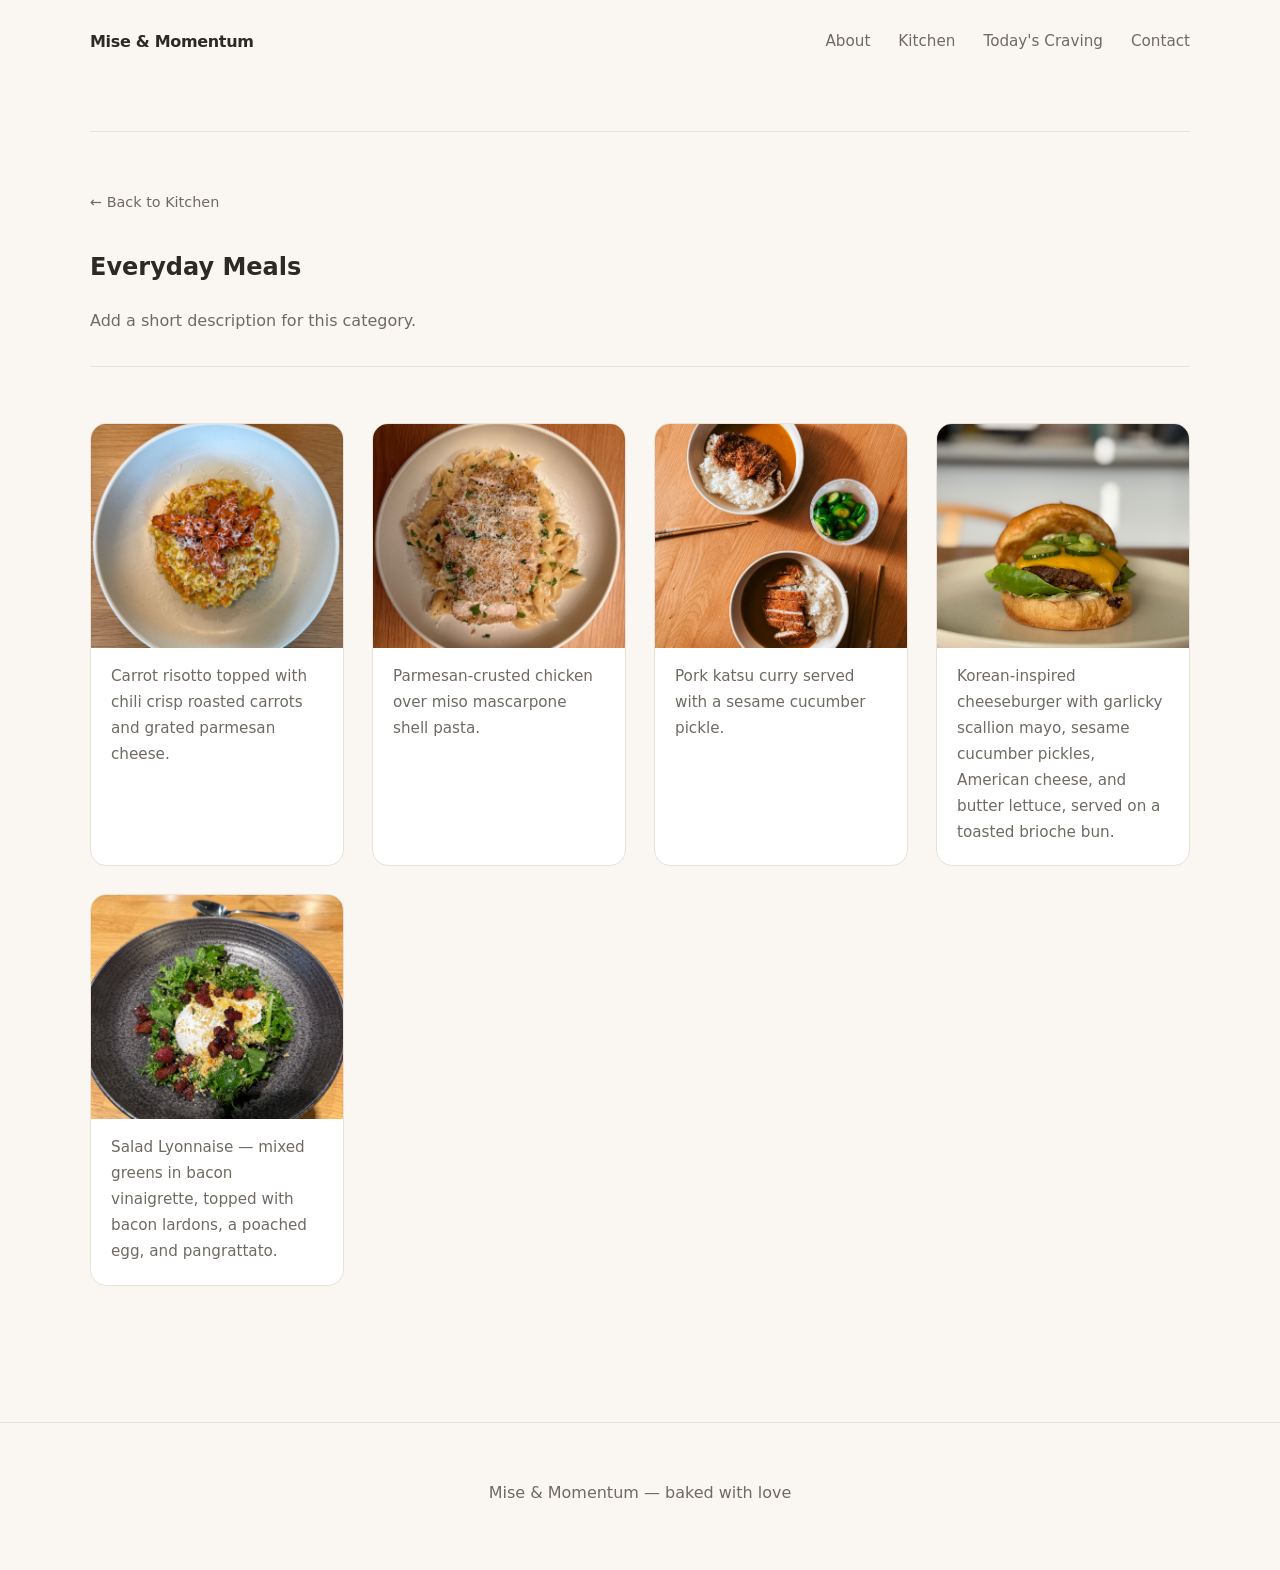
==== meals.html @ 0bd9ec75 "Updated with fodd images and descriptions" ====
<!DOCTYPE html>
<html lang="en">
  <head>
    <meta charset="UTF-8" />
    <meta name="viewport" content="width=device-width, initial-scale=1.0" />
    <meta
      name="description"
      content="Everyday meals from the Mise & Momentum kitchen."
    />
    <title>Everyday Meals — Mise &amp; Momentum</title>
    <link rel="stylesheet" href="css/styles.css" />
  </head>
  <body>
    <div class="container">
      <header>
        <nav>
          <a class="brand" href="index.html#home">Mise &amp; Momentum</a>
          <div class="nav-links">
            <a href="index.html#about">About</a>
            <details class="nav-dropdown">
              <summary>Kitchen</summary>
              <div class="nav-dropdown-menu">
                <a href="pastries.html">Pastries &amp; Desserts</a>
                <a href="pizza.html">Pizza</a>
                <a href="meals.html">Everyday Meals</a>
              </div>
            </details>
            <a href="index.html#weather">Today's Craving</a>
            <a href="index.html#contact">Contact</a>
          </div>
        </nav>
      </header>

      <main>
        <section class="section page-header">
          <a class="back-link" href="index.html#kitchen">&larr; Back to Kitchen</a>
          <h1>Everyday Meals</h1>
          <p>Add a short description for this category.</p>
        </section>

        <section class="section">
          <div class="grid grid-gallery">
            <figure class="gallery-item">
              <img src="images/Meal1.jpg" alt="Carrot risotto topped with chili crisp roasted carrots" />
              <figcaption>Carrot risotto topped with chili crisp roasted carrots and grated parmesan cheese.</figcaption>
            </figure>
            <figure class="gallery-item">
              <img src="images/Meal2.jpg" alt="Parmesan-crusted chicken over miso mascarpone shell pasta" />
              <figcaption>Parmesan-crusted chicken over miso mascarpone shell pasta.</figcaption>
            </figure>
            <figure class="gallery-item">
              <img src="images/Meal3.JPG" alt="Pork katsu curry with sesame cucumber pickle" />
              <figcaption>Pork katsu curry served with a sesame cucumber pickle.</figcaption>
            </figure>
            <figure class="gallery-item">
              <img src="images/Meal4.jpg" alt="Korean-inspired cheeseburger on a toasted brioche bun" />
              <figcaption>Korean-inspired cheeseburger with garlicky scallion mayo, sesame cucumber pickles, American cheese, and butter lettuce, served on a toasted brioche bun.</figcaption>
            </figure>
            <figure class="gallery-item">
              <img src="images/Meal5.jpg" alt="Salad Lyonnaise with poached egg and pangrattato" />
              <figcaption>Salad Lyonnaise &mdash; mixed greens in bacon vinaigrette, topped with bacon lardons, a poached egg, and pangrattato.</figcaption>
            </figure>
          </div>
        </section>
      </main>
    </div>

    <footer>
      <p>Mise &amp; Momentum — baked with love</p>
    </footer>
  </body>
</html>
---- css/styles.css ----
/* Mise & Momentum — Scandinavian-inspired kitchen journal styles */
:root {
  color-scheme: light;
  font-family: Inter, system-ui, -apple-system, BlinkMacSystemFont, "Segoe UI", sans-serif;
  background: #faf7f2;
  color: #2c2a27;
  --accent: #c1512f;
  --accent-soft: #f3e3da;
  --mustard: #e4b73f;
  --muted: #6f6a63;
  --border: #e8e2d8;
}

* {
  box-sizing: border-box;
}

body {
  margin: 0;
  min-height: 100vh;
  line-height: 1.7;
}

img {
  max-width: 100%;
  display: block;
}

.container {
  width: min(1100px, 100% - 2.5rem);
  margin: 0 auto;
}

header {
  padding: 1.75rem 0;
}

nav {
  display: flex;
  justify-content: space-between;
  gap: 1rem;
  align-items: center;
}

.brand {
  font-weight: 700;
  letter-spacing: -0.02em;
  color: #2c2a27;
  text-decoration: none;
}

.nav-links {
  display: flex;
  gap: 1.75rem;
  flex-wrap: wrap;
}

.nav-links a {
  color: var(--muted);
  text-decoration: none;
  font-size: 0.95rem;
}

.nav-links a:hover {
  color: var(--accent);
}

.nav-dropdown {
  position: relative;
}

.nav-dropdown summary {
  cursor: pointer;
  color: var(--muted);
  font-size: 0.95rem;
  list-style: none;
}

.nav-dropdown summary::-webkit-details-marker {
  display: none;
}

.nav-dropdown summary:hover,
.nav-dropdown[open] summary {
  color: var(--accent);
}

.nav-dropdown-menu {
  position: absolute;
  top: calc(100% + 0.5rem);
  left: 0;
  display: flex;
  flex-direction: column;
  gap: 0.15rem;
  background: #fff;
  border: 1px solid var(--border);
  border-radius: 0.75rem;
  padding: 0.4rem;
  min-width: 11rem;
  z-index: 10;
}

.nav-dropdown-menu a {
  padding: 0.45rem 0.6rem;
  border-radius: 0.5rem;
  white-space: nowrap;
}

.nav-dropdown-menu a:hover {
  background: var(--accent-soft);
}

main {
  padding: 3rem 0 5rem;
}

.hero {
  display: grid;
  gap: 1.25rem;
  padding: 4rem 0 3rem;
}

.eyebrow {
  text-transform: uppercase;
  letter-spacing: 0.12em;
  font-size: 0.8rem;
  font-weight: 600;
  color: var(--accent);
  margin: 0;
}

.hero h1 {
  font-size: clamp(2.5rem, 4vw, 3.75rem);
  margin: 0;
  line-height: 1.1;
  letter-spacing: -0.02em;
}

.hero p {
  max-width: 42rem;
  color: var(--muted);
}

.button-primary {
  display: inline-flex;
  align-items: center;
  justify-content: center;
  background: var(--accent);
  color: #fff8f3;
  border: none;
  border-radius: 9999px;
  padding: 0.95rem 1.9rem;
  text-decoration: none;
  margin-top: 1rem;
  font-weight: 600;
}

.button-primary:hover {
  background: #a8431f;
}

.section {
  padding: 3.5rem 0;
  border-top: 1px solid var(--border);
}

.section h2 {
  font-size: 1.85rem;
  margin-bottom: 1.25rem;
  letter-spacing: -0.01em;
}

.section p {
  color: var(--muted);
}

.grid {
  display: grid;
  gap: 1.75rem;
}

.grid-2 {
  grid-template-columns: repeat(2, minmax(0, 1fr));
}

.grid-3 {
  grid-template-columns: repeat(3, minmax(0, 1fr));
}

.card {
  background: #ffffff;
  border: 1px solid var(--border);
  border-radius: 1rem;
  padding: 1.75rem;
  display: block;
  color: inherit;
  text-decoration: none;
  transition: border-color 0.15s ease, transform 0.15s ease;
}

a.card:hover {
  border-color: var(--accent);
  transform: translateY(-2px);
}

.card h3 {
  margin-top: 0;
  margin-bottom: 0.6rem;
}

.card p {
  margin: 0;
  color: var(--muted);
}

.card-cta {
  display: inline-block;
  margin-top: 0.85rem;
  color: var(--accent);
  font-weight: 600;
  font-size: 0.9rem;
}

.photo-placeholder,
.card-photo {
  width: calc(100% + 3.5rem);
  height: 10rem;
  margin: -1.75rem -1.75rem 1.25rem;
  border-radius: 1rem 1rem 0 0;
}

.photo-placeholder {
  display: grid;
  place-items: center;
  background: var(--accent-soft);
  color: var(--accent);
  font-size: 0.85rem;
  font-weight: 600;
  letter-spacing: 0.02em;
}

.card-photo {
  display: block;
  object-fit: cover;
}

footer {
  padding: 2.5rem 0 3rem;
  color: var(--muted);
  text-align: center;
  border-top: 1px solid var(--border);
}

.weather-section {
  padding-top: 0;
  border-top: 0;
}

.weather-card {
  display: flex;
  align-items: center;
  gap: 1.5rem;
  max-width: 34rem;
  background: #fff;
}

.weather-icon {
  display: grid;
  place-items: center;
  flex: 0 0 4rem;
  width: 4rem;
  height: 4rem;
  border-radius: 50%;
  background: var(--accent-soft);
  font-size: 2rem;
  line-height: 1;
}

.weather-copy {
  min-width: 0;
}

.weather-label,
.weather-status {
  margin: 0;
  color: var(--muted);
  font-size: 0.9rem;
}

.weather-temperature {
  margin: 0.1rem 0;
  color: #2c2a27;
  font-size: 2rem;
  font-weight: 700;
  line-height: 1.2;
}

.weather-suggestion {
  margin: 0.5rem 0 0;
  font-size: 0.95rem;
}

.weather-suggestion a {
  color: var(--accent);
  font-weight: 600;
  text-decoration: none;
  border-bottom: 1px solid var(--mustard);
}

.weather-suggestion a:hover {
  color: #a8431f;
}

@media (max-width: 900px) {
  .grid-3 {
    grid-template-columns: repeat(2, minmax(0, 1fr));
  }
}

.page-header {
  padding-bottom: 1rem;
}

.back-link {
  display: inline-block;
  margin-bottom: 0.75rem;
  color: var(--muted);
  text-decoration: none;
  font-size: 0.9rem;
}

.back-link:hover {
  color: var(--accent);
}

.grid-gallery {
  grid-template-columns: repeat(auto-fit, minmax(14rem, 1fr));
}

.gallery-item {
  margin: 0;
  background: #fff;
  border: 1px solid var(--border);
  border-radius: 1rem;
  overflow: hidden;
}

.gallery-item img {
  width: 100%;
  height: 14rem;
  object-fit: cover;
  display: block;
}

.gallery-item figcaption {
  padding: 1rem 1.25rem 1.25rem;
  color: var(--muted);
  font-size: 0.95rem;
}

@media (max-width: 768px) {
  .hero {
    padding: 2.5rem 0 2rem;
  }

  .grid-2,
  .grid-3 {
    grid-template-columns: 1fr;
  }

  nav {
    flex-direction: column;
    align-items: flex-start;
  }

  .nav-dropdown-menu {
    position: static;
    border: none;
    padding: 0.25rem 0 0 1rem;
  }
}

@media (max-width: 480px) {
  .weather-card {
    align-items: flex-start;
    padding: 1.25rem;
  }
}
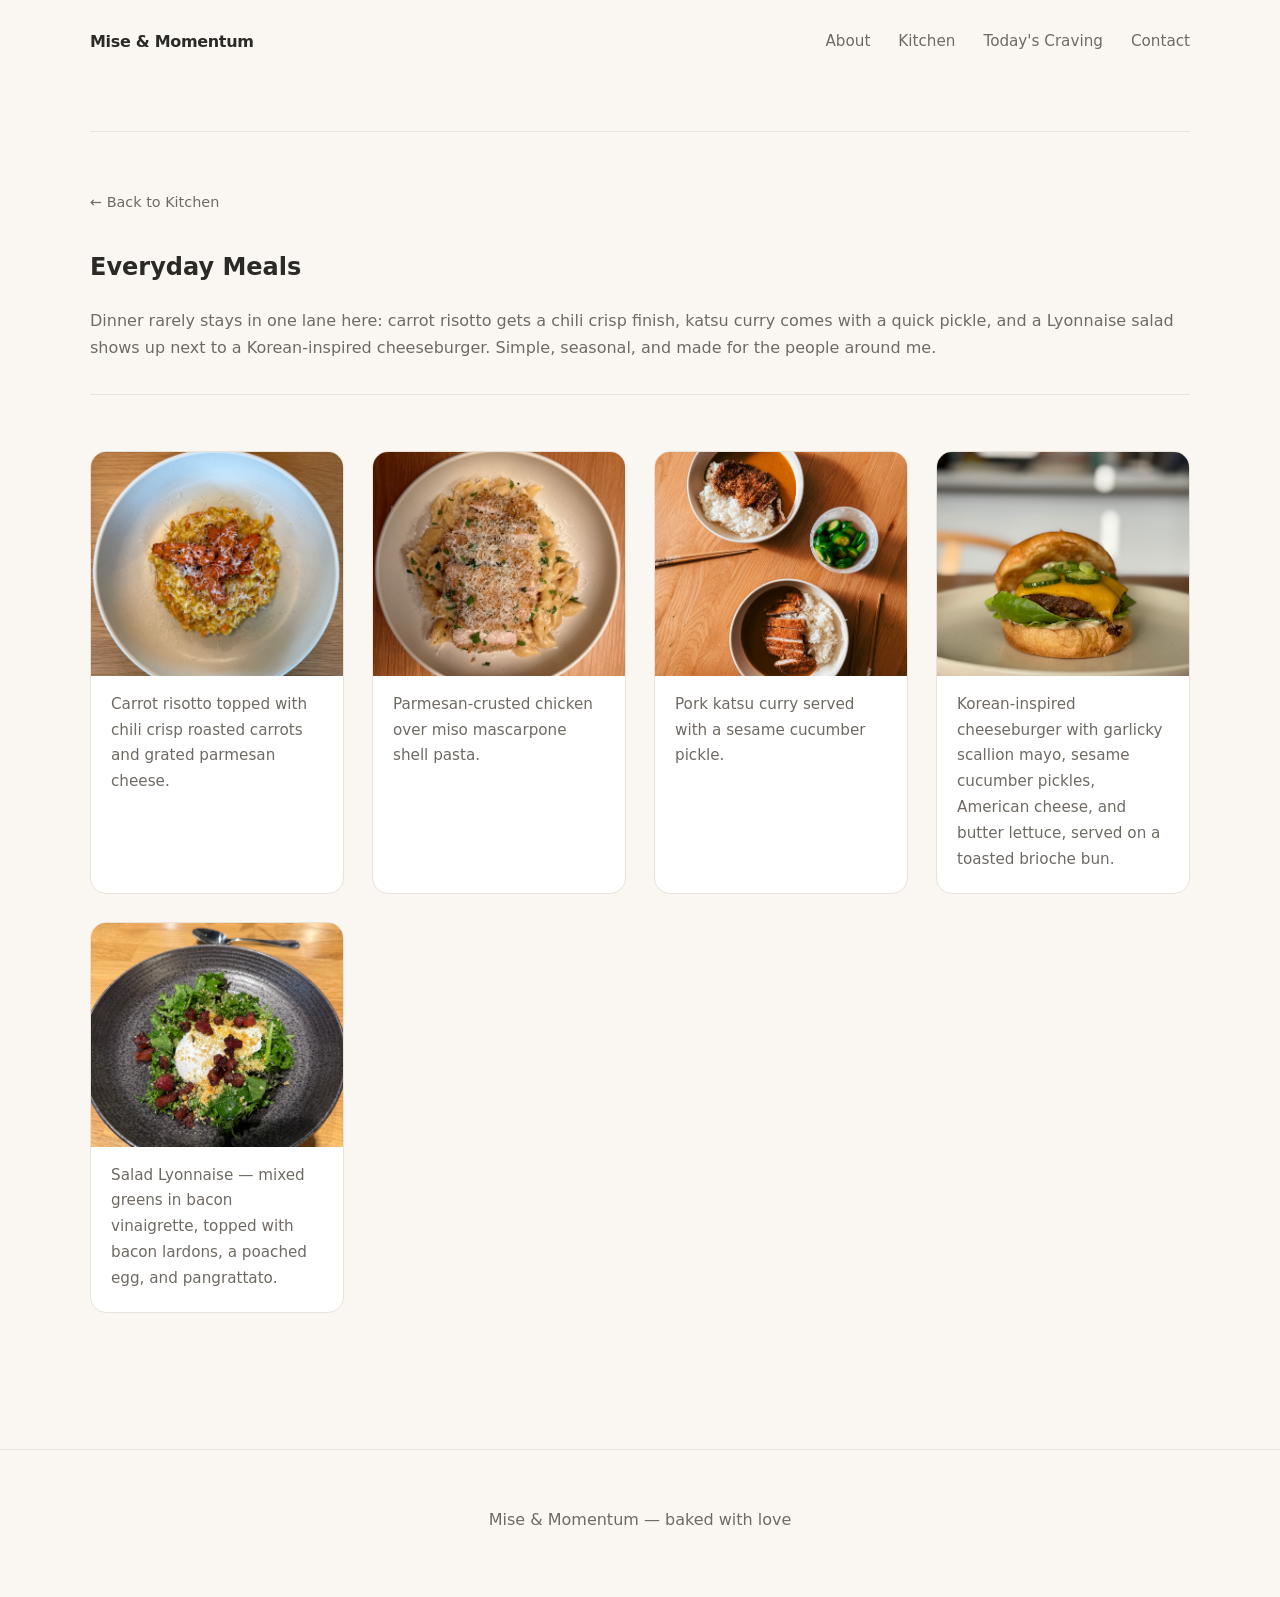
==== commit ee4bea0f: "Updated kitchen section descriptions and added a photo to the about section" ====
--- a/meals.html
+++ b/meals.html
@@ -35,7 +35,7 @@
         <section class="section page-header">
           <a class="back-link" href="index.html#kitchen">&larr; Back to Kitchen</a>
           <h1>Everyday Meals</h1>
-          <p>Add a short description for this category.</p>
+          <p>Dinner rarely stays in one lane here: carrot risotto gets a chili crisp finish, katsu curry comes with a quick pickle, and a Lyonnaise salad shows up next to a Korean-inspired cheeseburger. Simple, seasonal, and made for the people around me.</p>
         </section>
 
         <section class="section">
--- a/css/styles.css
+++ b/css/styles.css
@@ -174,6 +174,20 @@
   color: var(--muted);
 }
 
+.about-layout {
+  display: grid;
+  grid-template-columns: 14rem 1fr;
+  gap: 2rem;
+  align-items: start;
+}
+
+.about-photo {
+  width: 100%;
+  aspect-ratio: 1 / 1;
+  object-fit: cover;
+  border-radius: 50%;
+}
+
 .grid {
   display: grid;
   gap: 1.75rem;
@@ -368,6 +382,14 @@
     grid-template-columns: 1fr;
   }
 
+  .about-layout {
+    grid-template-columns: 1fr;
+  }
+
+  .about-photo {
+    max-width: 14rem;
+  }
+
   nav {
     flex-direction: column;
     align-items: flex-start;
